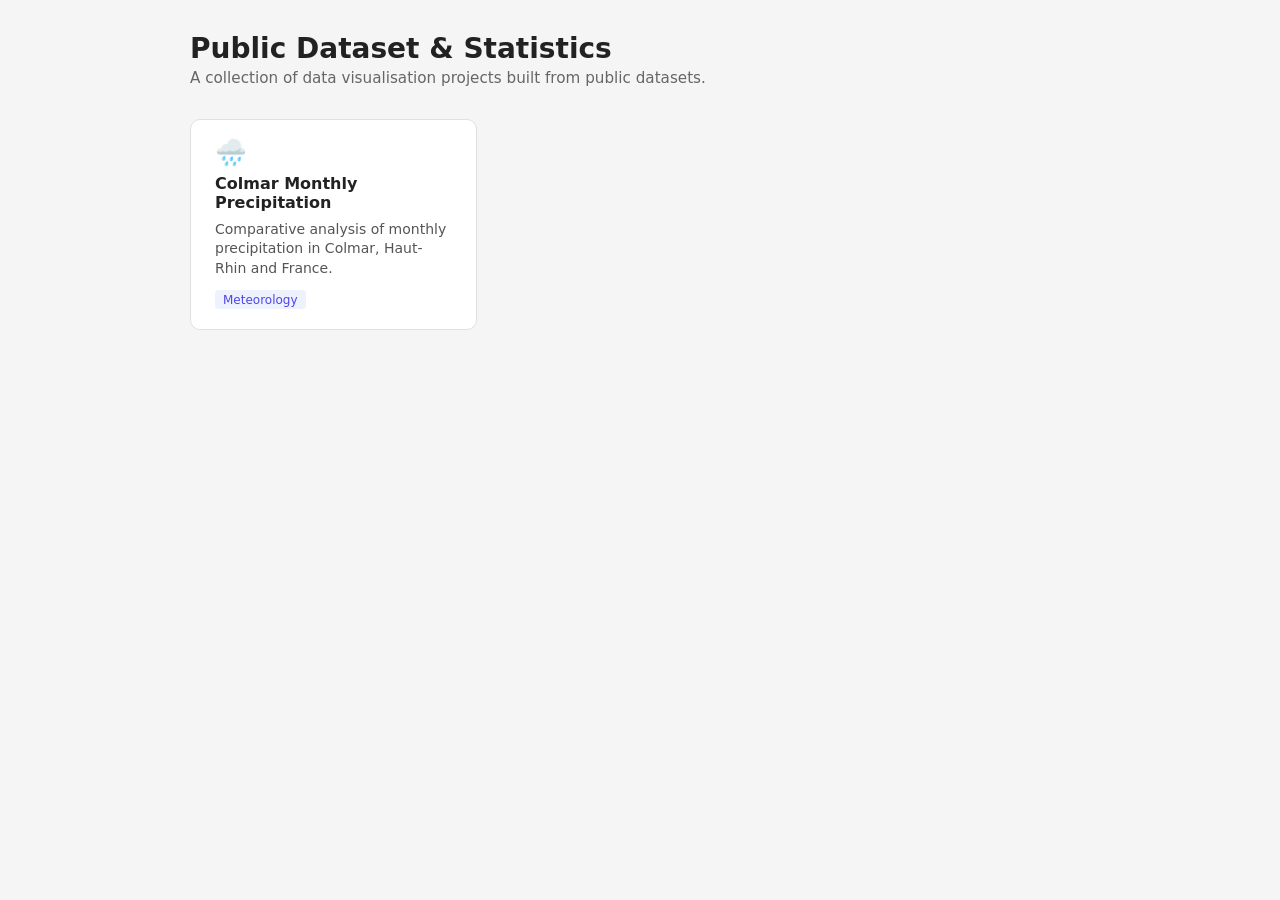
==== index.html @ 78227e77 "Index and Launch setup" ====
<!DOCTYPE html>
<html lang="fr">
<head>
  <meta charset="UTF-8">
  <meta name="viewport" content="width=device-width, initial-scale=1.0">
  <title>Public Dataset & Statistics</title>
  <style>
    * { box-sizing: border-box; margin: 0; padding: 0; }

    body {
      font-family: system-ui, -apple-system, sans-serif;
      background: #f5f5f5;
      color: #222;
      min-height: 100vh;
      padding: 2rem;
    }

    header {
      max-width: 900px;
      margin: 0 auto 2rem;
    }

    header h1 {
      font-size: 1.75rem;
      font-weight: 700;
      margin-bottom: 0.25rem;
    }

    header p {
      color: #666;
      font-size: 0.95rem;
    }

    .grid {
      max-width: 900px;
      margin: 0 auto;
      display: grid;
      grid-template-columns: repeat(auto-fill, minmax(280px, 1fr));
      gap: 1.25rem;
    }

    .card {
      background: #fff;
      border: 1px solid #e0e0e0;
      border-radius: 10px;
      padding: 1.25rem 1.5rem;
      text-decoration: none;
      color: inherit;
      display: flex;
      flex-direction: column;
      gap: 0.5rem;
      transition: box-shadow 0.15s, border-color 0.15s;
    }

    .card:hover {
      box-shadow: 0 4px 16px rgba(0,0,0,0.09);
      border-color: #b0b0b0;
    }

    .card-icon {
      font-size: 1.6rem;
      line-height: 1;
    }

    .card-title {
      font-size: 1rem;
      font-weight: 600;
    }

    .card-desc {
      font-size: 0.875rem;
      color: #555;
      line-height: 1.4;
    }

    .card-tag {
      display: inline-block;
      margin-top: 0.25rem;
      font-size: 0.75rem;
      background: #eef2ff;
      color: #4f46e5;
      border-radius: 4px;
      padding: 0.15rem 0.5rem;
      align-self: flex-start;
    }
  </style>
</head>
<body>

  <header>
    <h1>Public Dataset &amp; Statistics</h1>
    <p>A collection of data visualisation projects built from public datasets.</p>
  </header>

  <div class="grid">

    <a class="card" href="ColmarMonthlyPrecipitation/precipitations_comparatif_colmar_hautrhin_france.html _ Claude.html">
      <div class="card-icon">🌧️</div>
      <div class="card-title">Colmar Monthly Precipitation</div>
      <div class="card-desc">Comparative analysis of monthly precipitation in Colmar, Haut-Rhin and France.</div>
      <span class="card-tag">Meteorology</span>
    </a>

  </div>

</body>
</html>
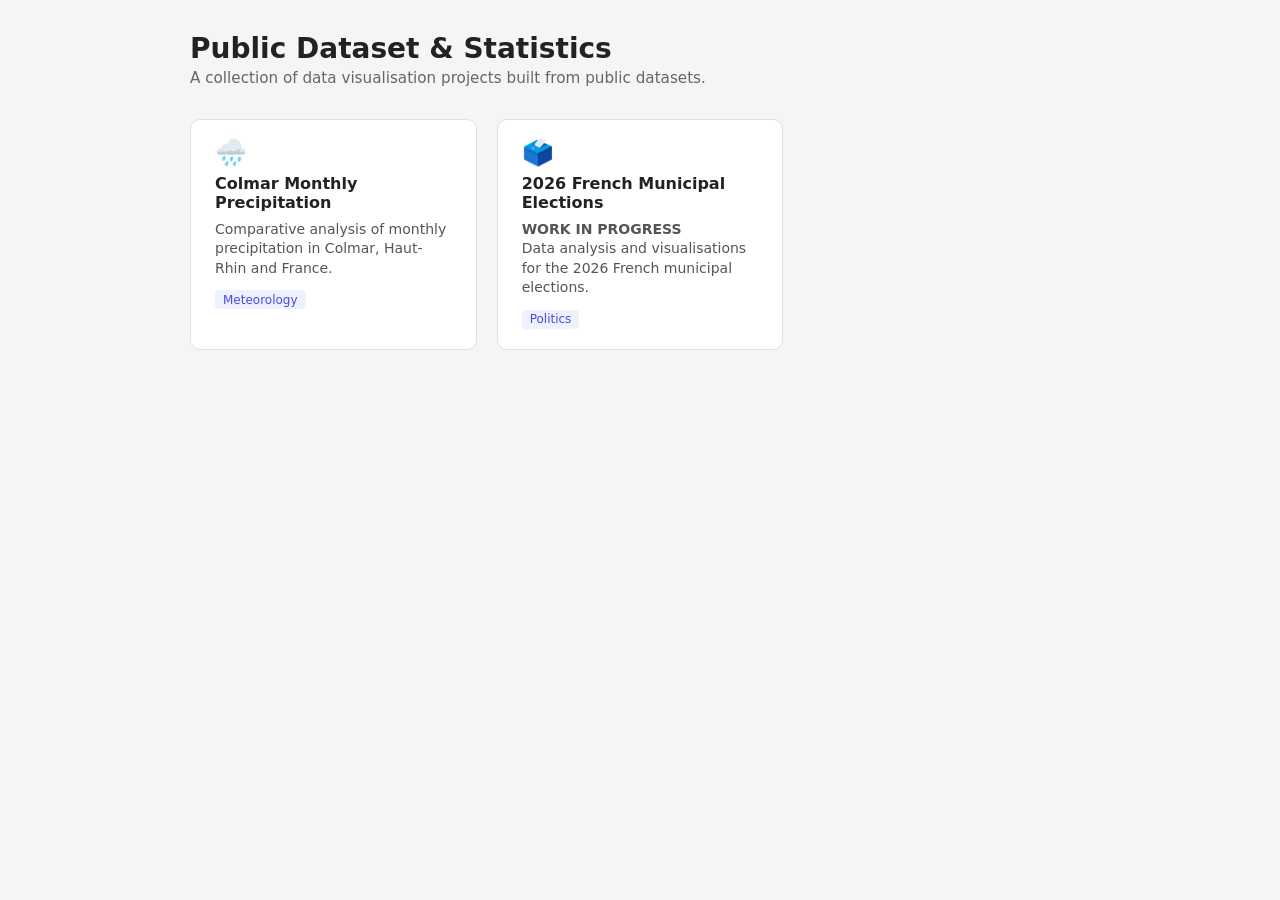
==== commit 25029755: "Adding card for 2026 French Municipal Elections" ====
--- a/index.html
+++ b/index.html
@@ -93,12 +93,17 @@
   </header>
 
   <div class="grid">
-
-    <a class="card" href="ColmarMonthlyPrecipitation/precipitations_comparatif_colmar_hautrhin_france.html _ Claude.html">
+    <a class="card" href="https://claude.ai/public/artifacts/58a0852d-7828-4639-9dc4-0aa1c9aaa62b" target="_blank" rel="noopener">
       <div class="card-icon">🌧️</div>
       <div class="card-title">Colmar Monthly Precipitation</div>
       <div class="card-desc">Comparative analysis of monthly precipitation in Colmar, Haut-Rhin and France.</div>
       <span class="card-tag">Meteorology</span>
+    </a>
+    <a class="card" href="2026FrenchMunicipalElections/viz/index.html">
+      <div class="card-icon">🗳️</div>
+      <div class="card-title">2026 French Municipal Elections</div>
+      <div class="card-desc"><B>WORK IN PROGRESS</B><P>Data analysis and visualisations for the 2026 French municipal elections.</P></div>
+      <span class="card-tag">Politics</span>
     </a>
 
   </div>
